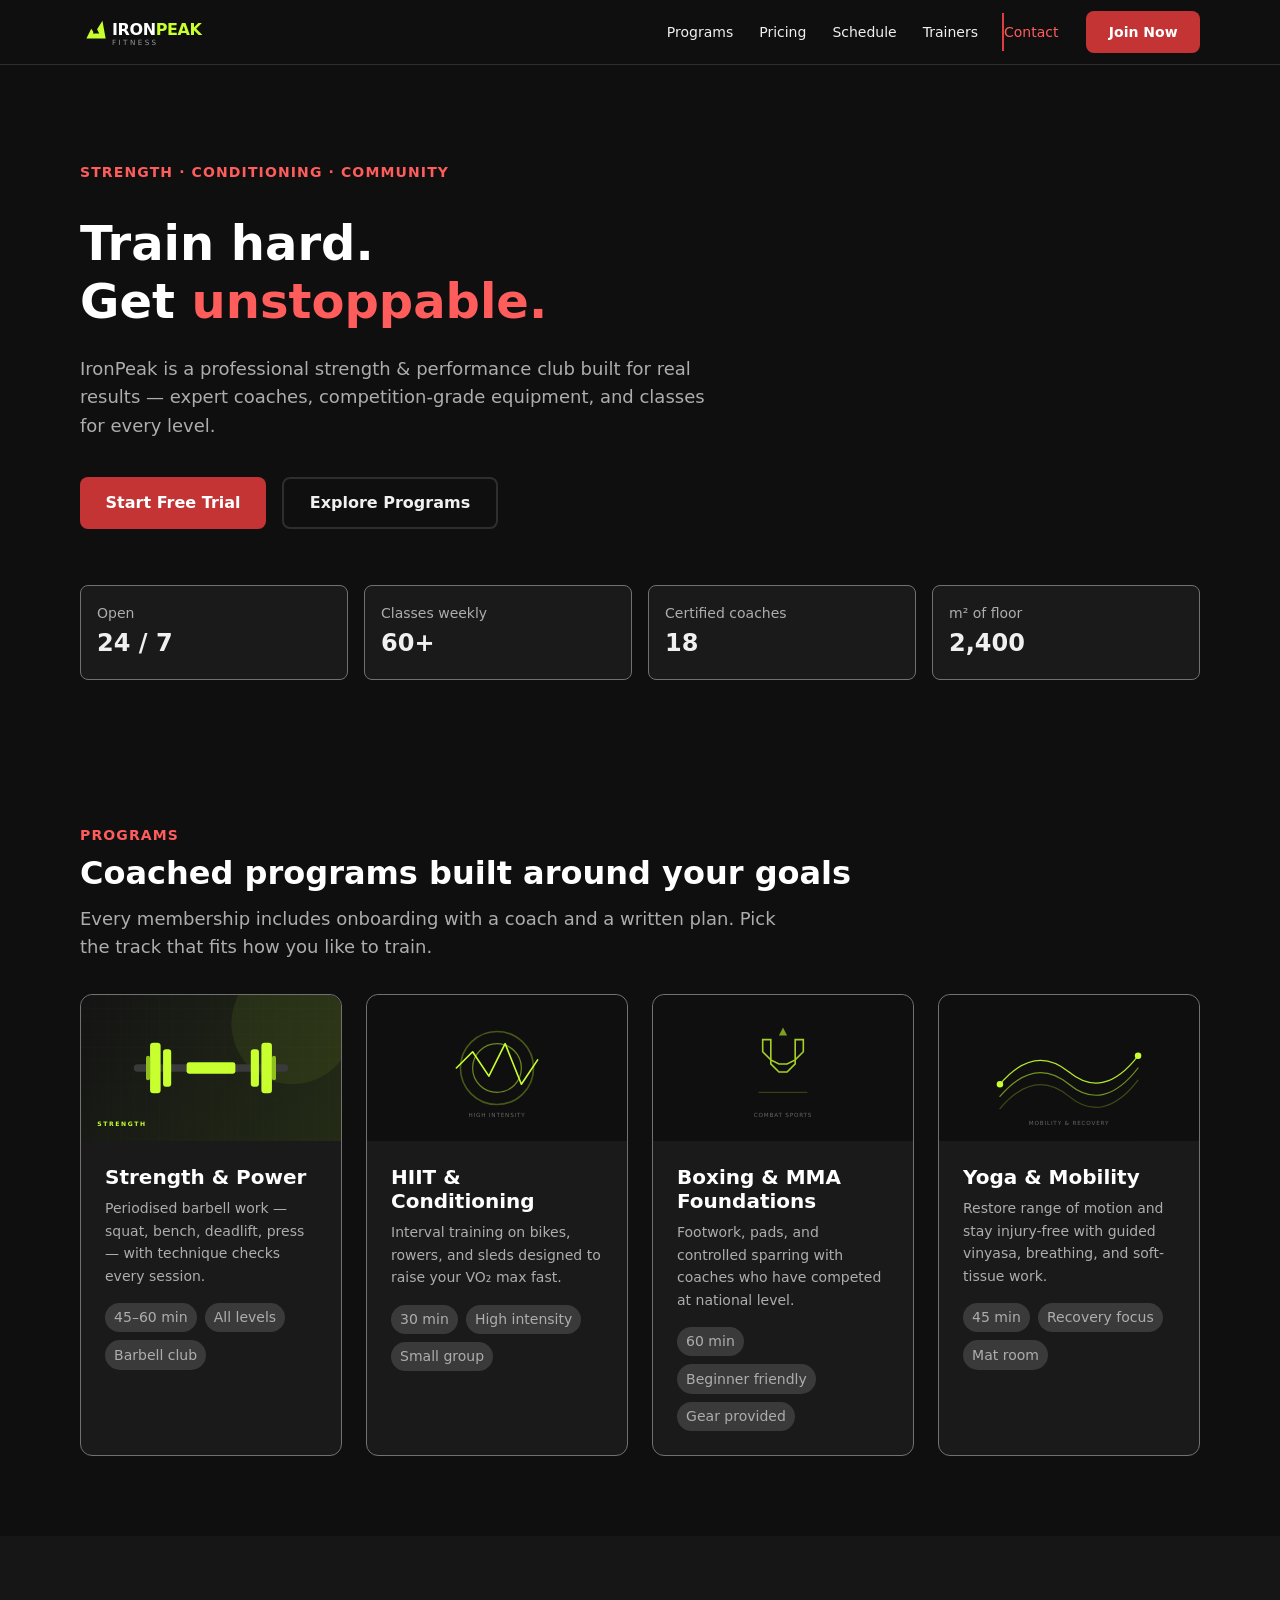
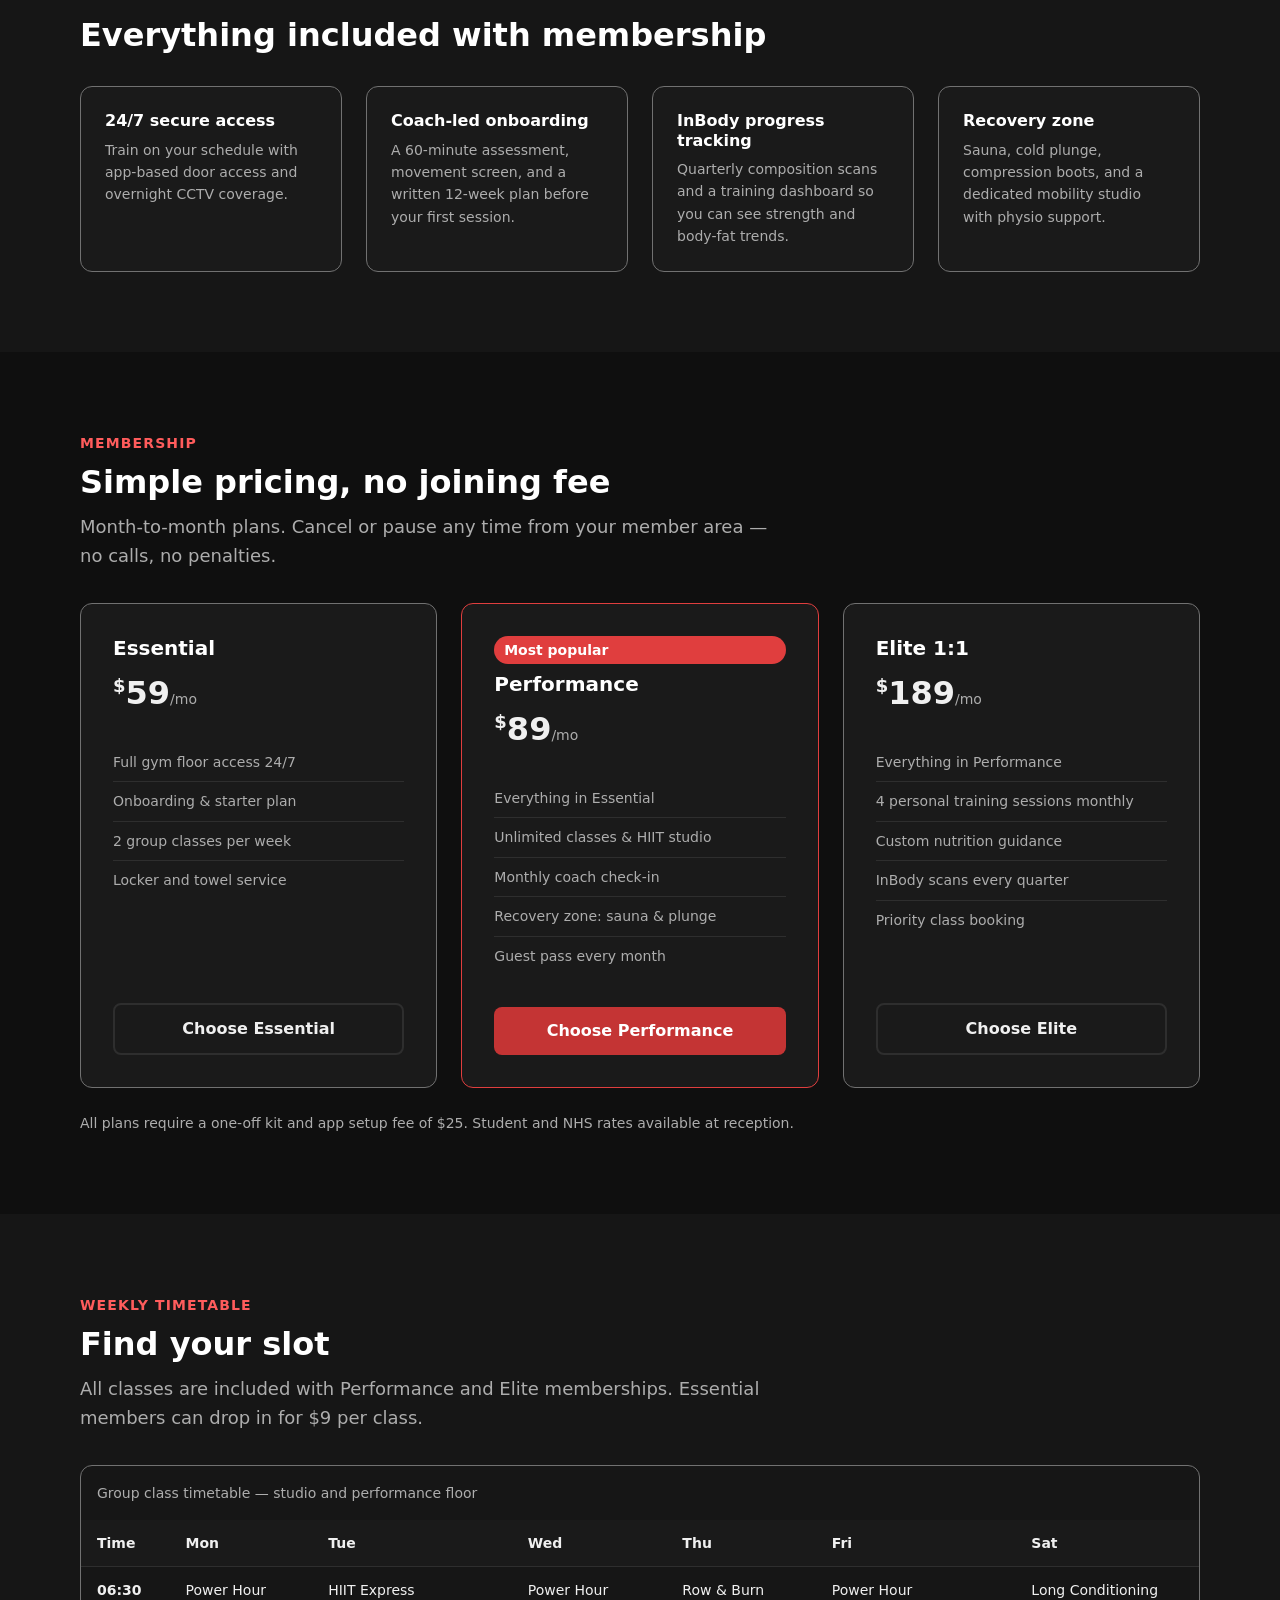
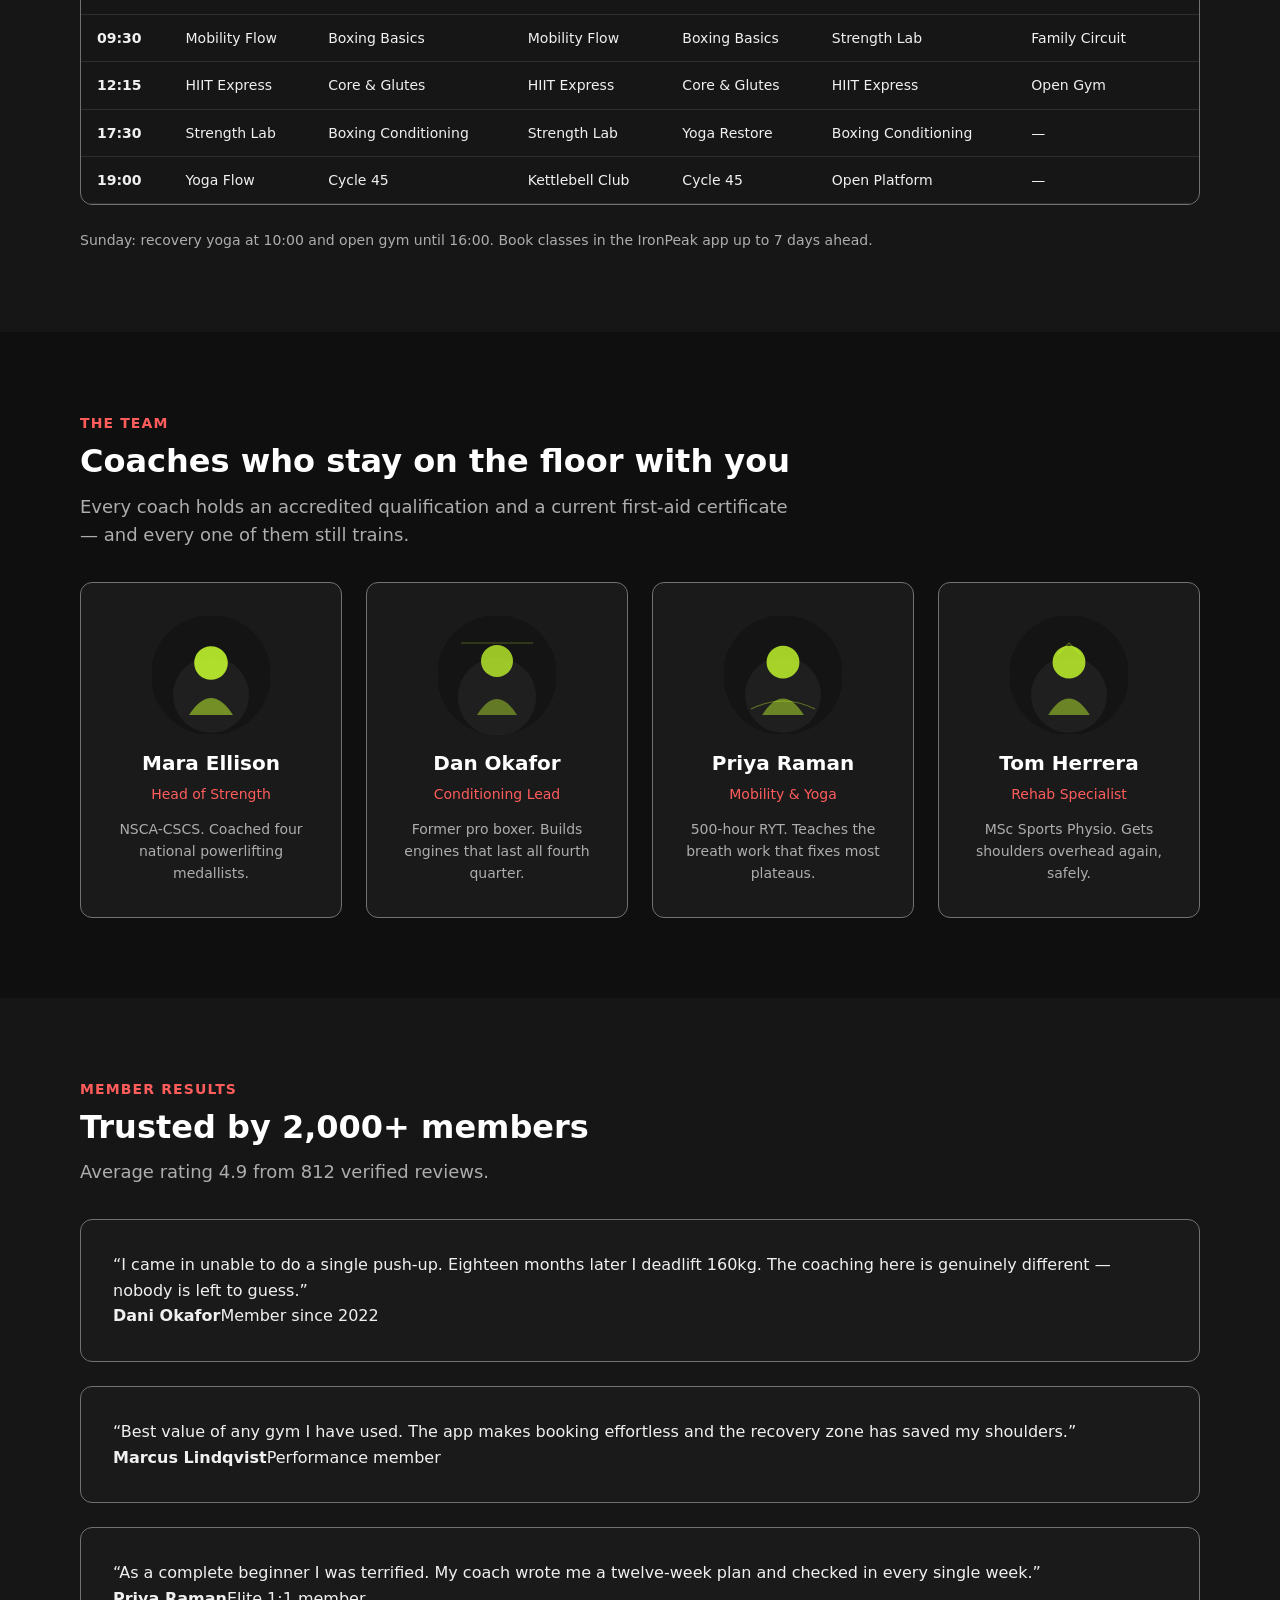
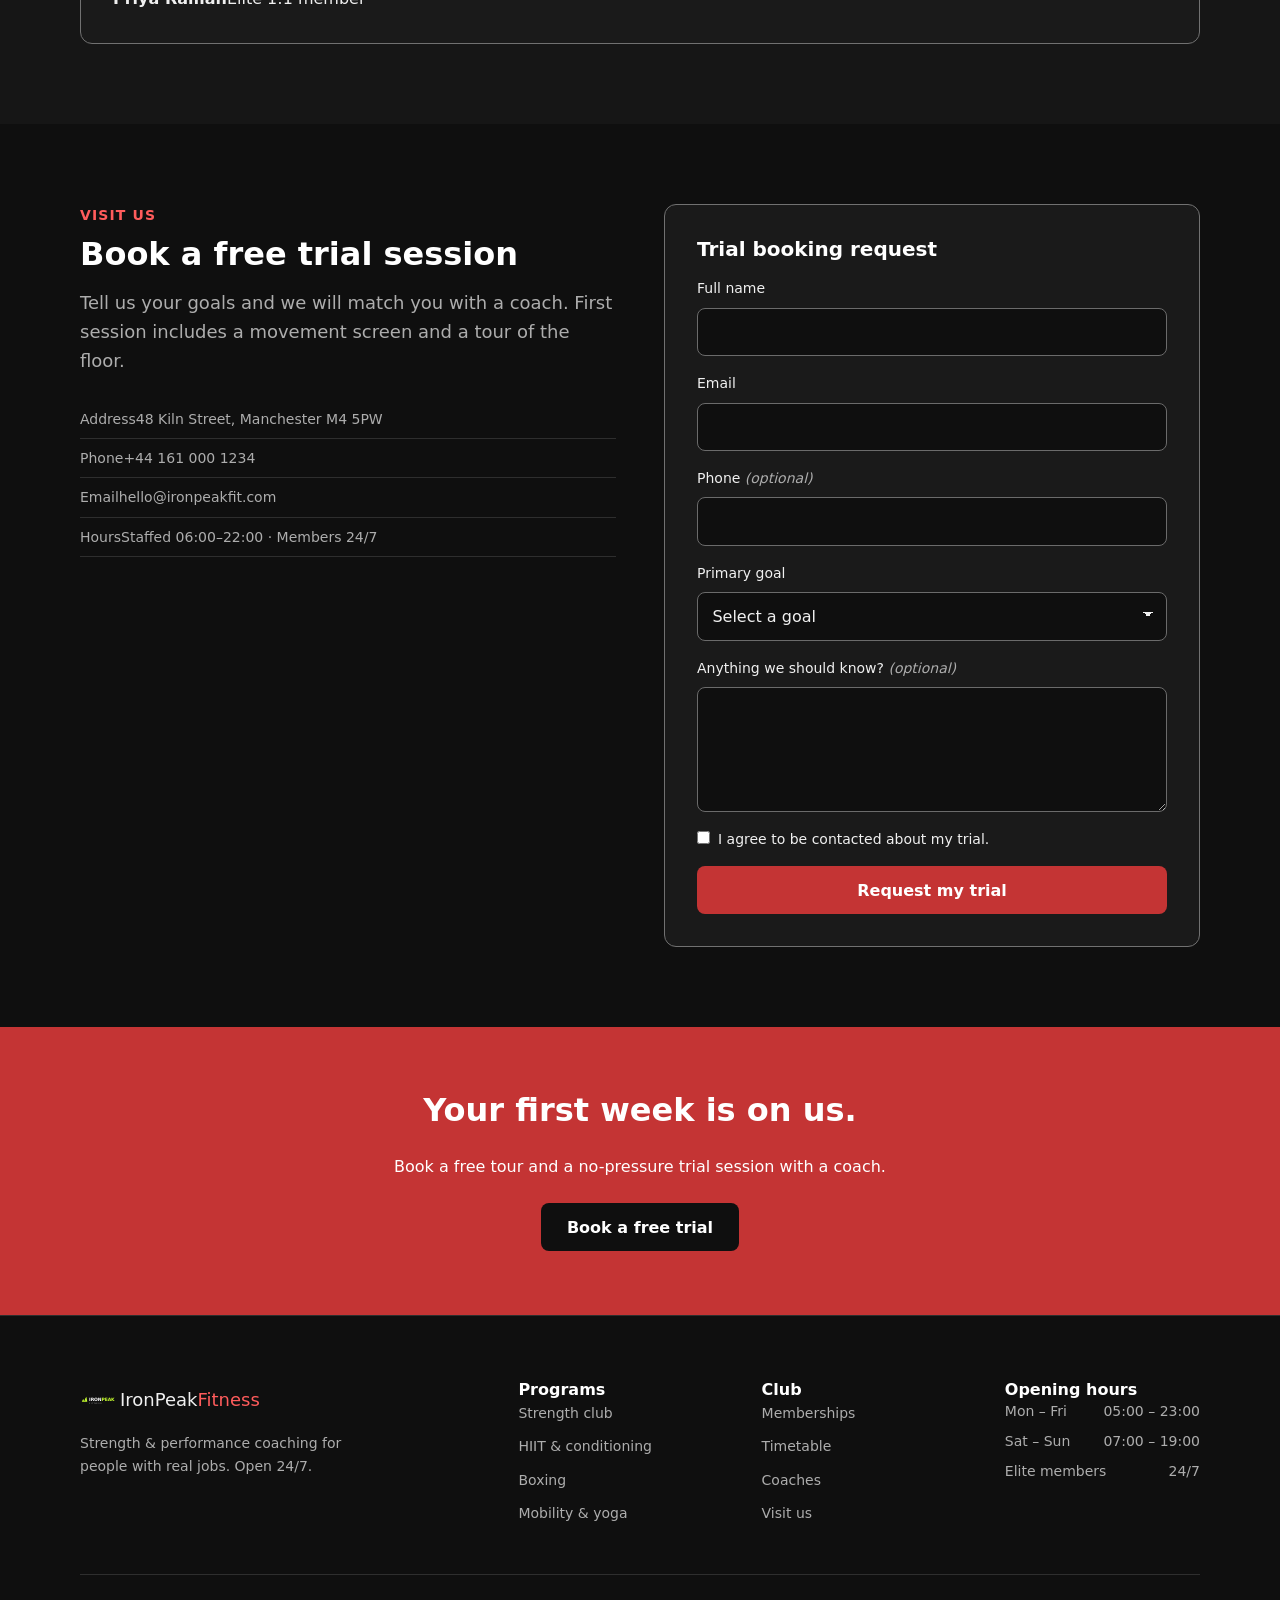
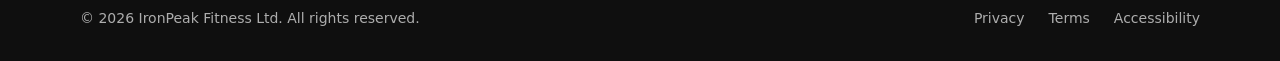
==== index.html @ f35c8102 "Add IronPeak Fitness website Professional responsive gym landing page with programs, pricing, schedu" ====
<!DOCTYPE html>
<html lang="en">
<head>
  <meta charset="UTF-8">
  <meta name="viewport" content="width=device-width, initial-scale=1.0">
  <title>IronPeak Fitness — Strength &amp; Performance Club</title>
  <meta name="description" content="IronPeak Fitness is a professional strength and performance gym offering coached strength training, HIIT, yoga, boxing, and 24/7 access. Book a free trial today.">
  <meta property="og:title" content="IronPeak Fitness — Strength &amp; Performance Club">
  <meta property="og:description" content="Coached training, world-class equipment, and a community that pushes you further. Free 3-day trial.">
  <meta property="og:type" content="website">
  <link rel="icon" type="image/svg+xml" href="assets/img/logo-mark.svg">
  <link rel="preconnect" href="https://fonts.googleapis.com">
  <link rel="stylesheet" href="styles.css">
</head>
<body>
  <a class="skip-link" href="#main">Skip to main content</a>

  <header class="site-header" id="top">
    <div class="container header-inner">
      <a class="brand" href="#top" aria-label="IronPeak Fitness home">
        <img src="assets/img/logo.svg" alt="IronPeak Fitness" width="176" height="40" class="brand-img">
      </a>

      <nav class="main-nav" id="main-nav" aria-label="Primary">
        <ul class="nav-list">
          <li><a href="#programs">Programs</a></li>
          <li><a href="#pricing">Pricing</a></li>
          <li><a href="#schedule">Schedule</a></li>
          <li><a href="#trainers">Trainers</a></li>
          <li><a href="#contact">Contact</a></li>
        </ul>
        <a class="btn btn-primary nav-cta" href="#pricing">Join Now</a>
      </nav>

      <button class="nav-toggle" type="button" aria-expanded="false" aria-controls="main-nav" aria-label="Open menu">
        <span class="nav-toggle-bar"></span>
        <span class="nav-toggle-bar"></span>
        <span class="nav-toggle-bar"></span>
      </button>
    </div>
  </header>

  <main id="main">
    <!-- ============ HERO ============ -->
    <section class="hero" aria-labelledby="hero-heading">
      <div class="container hero-inner">
        <p class="eyebrow">Strength · Conditioning · Community</p>
        <h1 id="hero-heading">Train hard.<br>Get <span class="accent">unstoppable.</span></h1>
        <p class="hero-lede">
          IronPeak is a professional strength &amp; performance club built for real results —
          expert coaches, competition-grade equipment, and classes for every level.
        </p>
        <div class="hero-actions">
          <a class="btn btn-primary" href="#contact">Start Free Trial</a>
          <a class="btn btn-ghost" href="#programs">Explore Programs</a>
        </div>
        <dl class="hero-stats" aria-label="Club highlights">
          <div>
            <dt>Open</dt>
            <dd>24 / 7</dd>
          </div>
          <div>
            <dt>Classes weekly</dt>
            <dd>60+</dd>
          </div>
          <div>
            <dt>Certified coaches</dt>
            <dd>18</dd>
          </div>
          <div>
            <dt>m² of floor</dt>
            <dd>2,400</dd>
          </div>
        </dl>
      </div>
    </section>
    <section id="programs" class="section" aria-labelledby="programs-title">
      <div class="container">
        <p class="eyebrow">Programs</p>
        <h2 id="programs-title">Coached programs built around your goals</h2>
        <p class="section-lead">Every membership includes onboarding with a coach and a written plan. Pick the track that fits how you like to train.</p>

        <div class="grid grid-programs">
          <article class="card program-card">
            <img class="program-thumb" src="assets/img/program-strength.svg" alt="" width="640" height="360" loading="lazy">
            <div class="card-body">
              <h3>Strength &amp; Power</h3>
              <p>Periodised barbell work — squat, bench, deadlift, press — with technique checks every session.</p>
              <ul class="tag-list">
                <li>45–60 min</li>
                <li>All levels</li>
                <li>Barbell club</li>
              </ul>
            </div>
          </article>

          <article class="card program-card">
            <img class="program-thumb" src="assets/img/program-hiit.svg" alt="" width="640" height="360" loading="lazy">
            <div class="card-body">
              <h3>HIIT &amp; Conditioning</h3>
              <p>Interval training on bikes, rowers, and sleds designed to raise your VO₂ max fast.</p>
              <ul class="tag-list">
                <li>30 min</li>
                <li>High intensity</li>
                <li>Small group</li>
              </ul>
            </div>
          </article>

          <article class="card program-card">
            <img class="program-thumb" src="assets/img/program-boxing.svg" alt="" width="640" height="360" loading="lazy">
            <div class="card-body">
              <h3>Boxing &amp; MMA Foundations</h3>
              <p>Footwork, pads, and controlled sparring with coaches who have competed at national level.</p>
              <ul class="tag-list">
                <li>60 min</li>
                <li>Beginner friendly</li>
                <li>Gear provided</li>
              </ul>
            </div>
          </article>

          <article class="card program-card">
            <img class="program-thumb" src="assets/img/program-mobility.svg" alt="" width="640" height="360" loading="lazy">
            <div class="card-body">
              <h3>Yoga &amp; Mobility</h3>
              <p>Restore range of motion and stay injury-free with guided vinyasa, breathing, and soft-tissue work.</p>
              <ul class="tag-list">
                <li>45 min</li>
                <li>Recovery focus</li>
                <li>Mat room</li>
              </ul>
            </div>
          </article>
        </div>
      </div>
    </section>

    <section class="section section-alt" aria-labelledby="features-title">
      <div class="container">
        <h2 id="features-title">Everything included with membership</h2>
        <ul class="feature-grid">
          <li class="feature">
            <h3>24/7 secure access</h3>
            <p>Train on your schedule with app-based door access and overnight CCTV coverage.</p>
          </li>
          <li class="feature">
            <h3>Coach-led onboarding</h3>
            <p>A 60-minute assessment, movement screen, and a written 12-week plan before your first session.</p>
          </li>
          <li class="feature">
            <h3>InBody progress tracking</h3>
            <p>Quarterly composition scans and a training dashboard so you can see strength and body-fat trends.</p>
          </li>
          <li class="feature">
            <h3>Recovery zone</h3>
            <p>Sauna, cold plunge, compression boots, and a dedicated mobility studio with physio support.</p>
          </li>
        </ul>
      </div>
    </section>

    <section id="pricing" class="section" aria-labelledby="pricing-title">
      <div class="container">
        <p class="eyebrow">Membership</p>
        <h2 id="pricing-title">Simple pricing, no joining fee</h2>
        <p class="section-lead">Month-to-month plans. Cancel or pause any time from your member area — no calls, no penalties.</p>

        <div class="grid grid-pricing">
          <article class="card price-card">
            <h3>Essential</h3>
            <p class="price"><span class="currency">$</span>59<span class="period">/mo</span></p>
            <ul class="plan-features">
              <li>Full gym floor access 24/7</li>
              <li>Onboarding &amp; starter plan</li>
              <li>2 group classes per week</li>
              <li>Locker and towel service</li>
            </ul>
            <a class="btn btn-ghost" href="#contact">Choose Essential</a>
          </article>

          <article class="card price-card featured" aria-label="Performance plan, most popular">
            <p class="badge">Most popular</p>
            <h3>Performance</h3>
            <p class="price"><span class="currency">$</span>89<span class="period">/mo</span></p>
            <ul class="plan-features">
              <li>Everything in Essential</li>
              <li>Unlimited classes &amp; HIIT studio</li>
              <li>Monthly coach check-in</li>
              <li>Recovery zone: sauna &amp; plunge</li>
              <li>Guest pass every month</li>
            </ul>
            <a class="btn btn-primary" href="#contact">Choose Performance</a>
          </article>

          <article class="card price-card">
            <h3>Elite 1:1</h3>
            <p class="price"><span class="currency">$</span>189<span class="period">/mo</span></p>
            <ul class="plan-features">
              <li>Everything in Performance</li>
              <li>4 personal training sessions monthly</li>
              <li>Custom nutrition guidance</li>
              <li>InBody scans every quarter</li>
              <li>Priority class booking</li>
            </ul>
            <a class="btn btn-ghost" href="#contact">Choose Elite</a>
          </article>
        </div>
        <p class="fine-print">All plans require a one-off kit and app setup fee of $25. Student and NHS rates available at reception.</p>
      </div>
    </section>
    <section id="schedule" class="section section-alt" aria-labelledby="schedule-title">
      <div class="container">
        <p class="eyebrow">Weekly timetable</p>
        <h2 id="schedule-title">Find your slot</h2>
        <p class="section-lead">All classes are included with Performance and Elite memberships. Essential members can drop in for $9 per class.</p>
        <div class="table-wrap">
          <table class="schedule-table">
            <caption>Group class timetable — studio and performance floor</caption>
            <thead>
              <tr>
                <th scope="col">Time</th>
                <th scope="col">Mon</th>
                <th scope="col">Tue</th>
                <th scope="col">Wed</th>
                <th scope="col">Thu</th>
                <th scope="col">Fri</th>
                <th scope="col">Sat</th>
              </tr>
            </thead>
            <tbody>
              <tr>
                <th scope="row">06:30</th>
                <td>Power Hour</td>
                <td>HIIT Express</td>
                <td>Power Hour</td>
                <td>Row &amp; Burn</td>
                <td>Power Hour</td>
                <td>Long Conditioning</td>
              </tr>
              <tr>
                <th scope="row">09:30</th>
                <td>Mobility Flow</td>
                <td>Boxing Basics</td>
                <td>Mobility Flow</td>
                <td>Boxing Basics</td>
                <td>Strength Lab</td>
                <td>Family Circuit</td>
              </tr>
              <tr>
                <th scope="row">12:15</th>
                <td>HIIT Express</td>
                <td>Core &amp; Glutes</td>
                <td>HIIT Express</td>
                <td>Core &amp; Glutes</td>
                <td>HIIT Express</td>
                <td>Open Gym</td>
              </tr>
              <tr>
                <th scope="row">17:30</th>
                <td>Strength Lab</td>
                <td>Boxing Conditioning</td>
                <td>Strength Lab</td>
                <td>Yoga Restore</td>
                <td>Boxing Conditioning</td>
                <td>—</td>
              </tr>
              <tr>
                <th scope="row">19:00</th>
                <td>Yoga Flow</td>
                <td>Cycle 45</td>
                <td>Kettlebell Club</td>
                <td>Cycle 45</td>
                <td>Open Platform</td>
                <td>—</td>
              </tr>
            </tbody>
          </table>
        </div>
        <p class="fine-print">Sunday: recovery yoga at 10:00 and open gym until 16:00. Book classes in the IronPeak app up to 7 days ahead.</p>
      </div>
    </section>
    <section id="trainers" class="section" aria-labelledby="trainers-title">
      <div class="container">
        <header class="section-head">
          <p class="eyebrow">The team</p>
          <h2 id="trainers-title">Coaches who stay on the floor with you</h2>
          <p class="section-lead">Every coach holds an accredited qualification and a current first-aid certificate — and every one of them still trains.</p>
        </header>
        <div class="grid grid-4">
          <article class="card trainer-card">
            <img class="trainer-img" src="assets/img/trainer-strength.svg" alt="Illustrated portrait of Mara Ellison" width="300" height="300" loading="lazy">
            <h3>Mara Ellison</h3>
            <p class="role">Head of Strength</p>
            <p class="bio">NSCA-CSCS. Coached four national powerlifting medallists.</p>
          </article>
          <article class="card trainer-card">
            <img class="trainer-img" src="assets/img/trainer-conditioning.svg" alt="Illustrated portrait of Dan Okafor" width="300" height="300" loading="lazy">
            <h3>Dan Okafor</h3>
            <p class="role">Conditioning Lead</p>
            <p class="bio">Former pro boxer. Builds engines that last all fourth quarter.</p>
          </article>
          <article class="card trainer-card">
            <img class="trainer-img" src="assets/img/trainer-yoga.svg" alt="Illustrated portrait of Priya Raman" width="300" height="300" loading="lazy">
            <h3>Priya Raman</h3>
            <p class="role">Mobility &amp; Yoga</p>
            <p class="bio">500-hour RYT. Teaches the breath work that fixes most plateaus.</p>
          </article>
          <article class="card trainer-card">
            <img class="trainer-img" src="assets/img/trainer-rehab.svg" alt="Illustrated portrait of Tom Herrera" width="300" height="300" loading="lazy">
            <h3>Tom Herrera</h3>
            <p class="role">Rehab Specialist</p>
            <p class="bio">MSc Sports Physio. Gets shoulders overhead again, safely.</p>
          </article>
        </div>
      </div>
    </section>
    <!-- ============ TESTIMONIALS ============ -->
    <section id="testimonials" class="section section-alt" aria-labelledby="reviews-title">
      <div class="container">
        <header class="section-head">
          <p class="eyebrow">Member results</p>
          <h2 id="reviews-title">Trusted by 2,000+ members</h2>
          <p class="section-lead">Average rating 4.9 from 812 verified reviews.</p>
        </header>
        <div class="review-grid">
          <figure class="card review">
            <blockquote>&ldquo;I came in unable to do a single push-up. Eighteen months later I deadlift 160kg. The coaching here is genuinely different — nobody is left to guess.&rdquo;</blockquote>
            <figcaption><strong>Dani Okafor</strong><span>Member since 2022</span></figcaption>
          </figure>
          <figure class="card review">
            <blockquote>&ldquo;Best value of any gym I have used. The app makes booking effortless and the recovery zone has saved my shoulders.&rdquo;</blockquote>
            <figcaption><strong>Marcus Lindqvist</strong><span>Performance member</span></figcaption>
          </figure>
          <figure class="card review">
            <blockquote>&ldquo;As a complete beginner I was terrified. My coach wrote me a twelve-week plan and checked in every single week.&rdquo;</blockquote>
            <figcaption><strong>Priya Raman</strong><span>Elite 1:1 member</span></figcaption>
          </figure>
        </div>
      </div>
    </section>
    <!-- ============ CONTACT ============ -->
    <section id="contact" class="section" aria-labelledby="contact-title">
      <div class="container contact-grid">
        <div class="contact-intro">
          <p class="eyebrow">Visit us</p>
          <h2 id="contact-title">Book a free trial session</h2>
          <p class="section-lead">Tell us your goals and we will match you with a coach. First session includes a movement screen and a tour of the floor.</p>
          <ul class="contact-list">
            <li><span>Address</span>48 Kiln Street, Manchester M4 5PW</li>
            <li><span>Phone</span><a href="tel:+441610001234">+44 161 000 1234</a></li>
            <li><span>Email</span><a href="mailto:hello@ironpeakfit.com">hello@ironpeakfit.com</a></li>
            <li><span>Hours</span>Staffed 06:00&ndash;22:00 &middot; Members 24/7</li>
          </ul>
        </div>
        <form class="card contact-form" id="trial-form" action="#" method="post" novalidate>
          <h3>Trial booking request</h3>
          <div class="field">
            <label for="name">Full name</label>
            <input id="name" name="name" type="text" autocomplete="name" minlength="2" required aria-describedby="name-error">
            <p class="error" id="name-error" hidden>Please enter your name.</p>
          </div>
          <div class="field">
            <label for="email">Email</label>
            <input id="email" name="email" type="email" autocomplete="email" required aria-describedby="email-error">
            <p class="error" id="email-error" hidden>Please enter a valid email address.</p>
          </div>
          <div class="field">
            <label for="phone">Phone <span class="optional">(optional)</span></label>
            <input id="phone" name="phone" type="tel" autocomplete="tel" pattern="[0-9+()\- ]{7,16}" aria-describedby="phone-error">
            <p class="error" id="phone-error" hidden>Please enter a valid phone number.</p>
          </div>
          <div class="field">
            <label for="goal">Primary goal</label>
            <select id="goal" name="goal" required aria-describedby="goal-error">
              <option value="">Select a goal</option>
              <option>Build strength</option>
              <option>Lose fat</option>
              <option>General fitness</option>
              <option>Sport performance</option>
            </select>
            <p class="error" id="goal-error" hidden>Please choose a goal.</p>
          </div>
          <div class="field">
            <label for="message">Anything we should know? <span class="optional">(optional)</span></label>
            <textarea id="message" name="message" rows="4" maxlength="500"></textarea>
          </div>
          <div class="field checkbox-field">
            <input id="consent" name="consent" type="checkbox" required aria-describedby="consent-error">
            <label for="consent">I agree to be contacted about my trial.</label>
          </div>
          <p class="error" id="consent-error" hidden>Please tick the box so we can reply.</p>
          <button class="btn btn-primary" type="submit">Request my trial</button>
          <p class="form-status" id="form-status" role="status" aria-live="polite"></p>
        </form>
      </div>
    </section>

    <!-- ============ CTA BAND ============ -->
    <section class="cta-band" aria-labelledby="cta-title">
      <div class="container cta-inner">
        <h2 id="cta-title">Your first week is on us.</h2>
        <p>Book a free tour and a no-pressure trial session with a coach.</p>
        <a class="btn btn-primary" href="#contact">Book a free trial</a>
      </div>
    </section>
  </main>

  <!-- ============ FOOTER ============ -->
  <footer class="site-footer">
    <div class="container footer-grid">
      <div class="footer-brand">
        <a class="brand" href="#top">
          <img class="brand-mark" src="assets/img/logo.svg" alt="" width="40" height="40">
          <span class="brand-name">IronPeak<span class="brand-accent">Fitness</span></span>
        </a>
        <p>Strength &amp; performance coaching for people with real jobs. Open 24/7.</p>
      </div>
      <nav class="footer-col" aria-label="Programs">
        <h2 class="h6">Programs</h2>
        <ul>
          <li><a href="#programs">Strength club</a></li>
          <li><a href="#programs">HIIT &amp; conditioning</a></li>
          <li><a href="#programs">Boxing</a></li>
          <li><a href="#programs">Mobility &amp; yoga</a></li>
        </ul>
      </nav>
      <nav class="footer-col" aria-label="Club">
        <h2 class="h6">Club</h2>
        <ul>
          <li><a href="#pricing">Memberships</a></li>
          <li><a href="#schedule">Timetable</a></li>
          <li><a href="#trainers">Coaches</a></li>
          <li><a href="#contact">Visit us</a></li>
        </ul>
      </nav>
      <div class="footer-col">
        <h2 class="h6">Opening hours</h2>
        <ul class="hours">
          <li><span>Mon – Fri</span><span>05:00 – 23:00</span></li>
          <li><span>Sat – Sun</span><span>07:00 – 19:00</span></li>
          <li><span>Elite members</span><span>24/7</span></li>
        </ul>
      </div>
    </div>
    <div class="container footer-bottom">
      <p>© <span data-year>2025</span> IronPeak Fitness Ltd. All rights reserved.</p>
      <ul class="footer-legal">
        <li><a href="#">Privacy</a></li>
        <li><a href="#">Terms</a></li>
        <li><a href="#">Accessibility</a></li>
      </ul>
    </div>
  </footer>

  <script src="main.js" defer></script>
</body>
</html>
---- styles.css ----
/* =============================================
   IronPeak Fitness – main stylesheet
   Mobile-first · CSS variables · Grid & Flex
   ============================================= */

/* ---------- design tokens ---------- */
:root {
  /* brand palette */
  --c-primary: #e03e3e;
  /* brighter/darker variants chosen for WCAG AA contrast in their context */
  --c-primary-text: #ff5c5c;   /* small accent text on dark surfaces (>= 5.9:1) */
  --c-primary-deep: #c43434;   /* button fill behind white label (5.4:1) */
  --c-primary-deeper: #a82c2c;
  --c-error: #ff6b6b;          /* validation messages on dark surfaces (>= 6:1) */
  --c-dark: #0f0f0f;
  --c-dark-mid: #1a1a1a;
  --c-dark-soft: #272727;
  --c-dark-muted: #3a3a3a;
  --c-text: #f0f0f0;
  --c-text-muted: #adadad;
  --c-light: #ffffff;
  --c-bg: #0f0f0f;
  --c-bg-alt: #161616;
  --c-heading: #ffffff;
  --c-border: #2e2e2e;
  --c-border-card: #717171;    /* card edges: >= 3:1 against --c-dark-mid */
  --c-border-strong: #6b6b6b;

  /* typography */
  --ff-body: 'Inter', system-ui, -apple-system, 'Segoe UI', Roboto, sans-serif;
  --ff-heading: 'Inter', system-ui, sans-serif;
  --fs-sm: 0.875rem;
  --fs-base: 1rem;
  --fs-lg: 1.125rem;
  --fs-xl: 1.25rem;
  --fs-2xl: 1.5rem;
  --fs-3xl: 2rem;
  --fs-4xl: clamp(2.25rem, 5vw, 3rem);
  --fw-normal: 400;
  --fw-medium: 500;
  --fw-bold: 700;

  /* spacing */
  --sp-xs: 0.5rem;
  --sp-sm: 0.75rem;
  --sp-md: 1rem;
  --sp-lg: 1.5rem;
  --sp-xl: 2rem;
  --sp-2xl: 3rem;
  --sp-3xl: 4rem;
  --sp-4xl: 6rem;
  --section-py: clamp(3rem, 8vw, 5rem);

  /* layout */
  --max-w: 1120px;
  --radius: 8px;
  --radius-lg: 12px;
  --transition: 220ms ease;
}

/* ---------- reset ---------- */
*,
*::before,
*::after {
  box-sizing: border-box;
  margin: 0;
  padding: 0;
}

html {
  scroll-behavior: smooth;
  -webkit-text-size-adjust: 100%;
}

body {
  font-family: var(--ff-body);
  font-size: var(--fs-base);
  line-height: 1.6;
  color: var(--c-text);
  background: var(--c-bg);
  -webkit-font-smoothing: antialiased;
}

img,
svg {
  display: block;
  max-width: 100%;
  height: auto;
}

ul,
ol {
  list-style: none;
}

a {
  color: inherit;
  text-decoration: none;
}

button {
  font: inherit;
  cursor: pointer;
  border: none;
  background: none;
  color: inherit;
}

table {
  border-collapse: collapse;
  width: 100%;
}

/* ---------- skip link ---------- */
.skip-link {
  position: absolute;
  top: -100%;
  left: var(--sp-md);
  background: var(--c-primary);
  color: var(--c-light);
  padding: var(--sp-xs) var(--sp-md);
  border-radius: var(--radius);
  z-index: 1000;
  font-weight: var(--fw-bold);
}

.skip-link:focus {
  top: var(--sp-md);
}

/* ---------- focus states (accessible) ---------- */
:focus-visible {
  outline: 3px solid var(--c-primary);
  outline-offset: 2px;
  border-radius: 2px;
}

/* ---------- layout ---------- */
.container {
  width: min(100% - 2 * var(--sp-lg), var(--max-w));
  margin-inline: auto;
}

.section {
  padding-block: var(--section-py);
}

.section-alt {
  background: var(--c-bg-alt);
}

/* ---------- typography ---------- */
h1, h2, h3, h4, h5, h6 {
  font-family: var(--ff-heading);
  color: var(--c-heading);
  font-weight: var(--fw-bold);
  line-height: 1.2;
}

h2 {
  font-size: var(--fs-3xl);
}

h3 {
  font-size: var(--fs-xl);
}

.eyebrow {
  display: block;
  font-size: var(--fs-sm);
  font-weight: var(--fw-bold);
  text-transform: uppercase;
  letter-spacing: 0.08em;
  color: var(--c-primary-text);
  margin-bottom: var(--sp-xs);
}

.section-lead {
  color: var(--c-text-muted);
  font-size: var(--fs-lg);
  margin-top: var(--sp-sm);
  max-width: 62ch;
}

/* header block used by the trainers and testimonials sections */
.section-head {
  margin-bottom: var(--sp-xl);
}

.section-head h2 {
  margin-top: var(--sp-xs);
}

.fine-print {
  font-size: var(--fs-sm);
  color: var(--c-text-muted);
  margin-top: var(--sp-lg);
}

.h6 {
  font-size: var(--fs-base);
  font-weight: var(--fw-bold);
}

/* ---------- buttons ---------- */
.btn {
  display: inline-flex;
  align-items: center;
  justify-content: center;
  gap: var(--sp-xs);
  padding: 0.7em 1.6em;
  border-radius: var(--radius);
  font-weight: var(--fw-bold);
  font-size: var(--fs-base);
  transition: background var(--transition), color var(--transition), transform var(--transition);
  white-space: nowrap;
}

.btn-primary {
  background: var(--c-primary-deep);
  color: var(--c-light);
}

.btn-primary:hover {
  background: var(--c-primary-deeper);
}

.btn-ghost {
  border: 2px solid var(--c-border);
  color: var(--c-text);
}

.btn-ghost:hover {
  border-color: var(--c-text);
  background: var(--c-dark-soft);
}

/* ---------- tags ---------- */
.tag-list {
  display: flex;
  flex-wrap: wrap;
  gap: var(--sp-xs);
  margin-top: var(--sp-md);
}

.tag-list li {
  font-size: var(--fs-sm);
  background: var(--c-dark-muted);
  color: var(--c-text-muted);
  padding: 0.25em 0.65em;
  border-radius: 999px;
}

/* ---------- badge ---------- */
.badge {
  display: inline-block;
  font-size: var(--fs-sm);
  font-weight: var(--fw-bold);
  background: var(--c-primary);
  color: var(--c-light);
  padding: 0.2em 0.7em;
  border-radius: 999px;
  margin-bottom: var(--sp-xs);
}

/* =============================================
   HEADER & NAVIGATION
   ============================================= */
.site-header {
  position: sticky;
  top: 0;
  z-index: 100;
  background: var(--c-dark);
  border-bottom: 1px solid var(--c-border);
  transition: box-shadow var(--transition);
}

.site-header.is-scrolled {
  box-shadow: 0 10px 24px rgba(0, 0, 0, 0.45);
}

.header-inner {
  display: flex;
  align-items: center;
  justify-content: space-between;
  gap: var(--sp-md);
  height: 64px;
}

.brand {
  display: flex;
  align-items: center;
  flex-shrink: 0;
}

.brand-img {
  height: 32px;
  width: auto;
}

/* footer brand lockup reuses .brand with a larger mark */
.brand-mark {
  height: 40px;
  width: 40px;
}

.brand-name {
  font-size: var(--fs-lg);
  color: var(--c-text);
}

.brand-accent {
  color: var(--c-primary-text);
}

/* Mobile nav drawer (desktop override lives in the 900px media query) */
.main-nav {
  display: none;
  position: absolute;
  top: 100%;
  left: 0;
  right: 0;
  flex-direction: column;
  align-items: stretch;
  gap: var(--sp-md);
  padding-block: var(--sp-sm) var(--sp-lg);
  background: var(--c-dark);
  border-bottom: 1px solid var(--c-border);
  box-shadow: 0 18px 32px rgba(0, 0, 0, 0.5);
}

.main-nav.is-open {
  display: flex;
}

.nav-list {
  display: flex;
  flex-direction: column;
  gap: 0;
}

.nav-list a {
  display: block;
  padding: var(--sp-sm) var(--sp-lg);
  font-size: var(--fs-base);
  font-weight: var(--fw-medium);
  border-left: 2px solid transparent;
  transition: color var(--transition), border-color var(--transition);
}

.nav-list a:hover {
  color: var(--c-primary-text);
}

.nav-list a.is-active {
  color: var(--c-primary-text);
  border-left-color: var(--c-primary);
}

.nav-cta {
  margin-left: 0;
  width: calc(100% - 2 * var(--sp-lg));
  font-size: var(--fs-sm);
  text-align: center;
}

/* Mobile toggle */
.nav-toggle {
  display: flex;
  flex-direction: column;
  gap: 5px;
  padding: var(--sp-xs);
}

.nav-toggle-bar {
  display: block;
  width: 24px;
  height: 2px;
  background: var(--c-text);
  border-radius: 2px;
  transition: transform var(--transition), opacity var(--transition);
}

/* open state */
.nav-toggle[aria-expanded="true"] .nav-toggle-bar:nth-child(1) {
  transform: translateY(7px) rotate(45deg);
}

.nav-toggle[aria-expanded="true"] .nav-toggle-bar:nth-child(2) {
  opacity: 0;
}

.nav-toggle[aria-expanded="true"] .nav-toggle-bar:nth-child(3) {
  transform: translateY(-7px) rotate(-45deg);
}

/* =============================================
   HERO
   ============================================= */
.hero {
  padding-block: var(--sp-3xl) var(--sp-2xl);
}

.hero-inner {
  display: flex;
  flex-direction: column;
  gap: var(--sp-lg);
}

.hero h1 {
  font-size: var(--fs-4xl);
  max-width: 18ch;
}

.hero .accent {
  color: var(--c-primary-text);
}

.hero-lede {
  color: var(--c-text-muted);
  font-size: var(--fs-lg);
  max-width: 55ch;
}

.hero-actions {
  display: flex;
  flex-wrap: wrap;
  gap: var(--sp-md);
  margin-top: var(--sp-sm);
}

.hero-stats {
  display: grid;
  grid-template-columns: repeat(2, 1fr);
  gap: var(--sp-md);
  margin-top: var(--sp-xl);
}

.hero-stats > div {
  padding: var(--sp-md);
  background: var(--c-dark-mid);
  border: 1px solid var(--c-border-card);
  border-radius: var(--radius);
}

.hero-stats dt {
  font-size: var(--fs-sm);
  color: var(--c-text-muted);
}

.hero-stats dd {
  font-size: var(--fs-2xl);
  font-weight: var(--fw-bold);
}

/* =============================================
   PROGRAMS
   ============================================= */
.grid-programs {
  display: grid;
  gap: var(--sp-lg);
  margin-top: var(--sp-xl);
}

.program-thumb {
  width: 100%;
  aspect-ratio: 16 / 9;
  object-fit: cover;
  border-radius: var(--radius-lg) var(--radius-lg) 0 0;
}

.card {
  background: var(--c-dark-mid);
  border: 1px solid var(--c-border-card);
  border-radius: var(--radius-lg);
  overflow: hidden;
}

.program-card {
  transition: transform var(--transition), border-color var(--transition);
}

.program-card:hover,
.program-card:focus-within {
  transform: translateY(-4px);
  border-color: var(--c-primary-text);
}

.card-body {
  padding: var(--sp-lg);
}

.card-body h3 {
  margin-bottom: var(--sp-xs);
}

.card-body p {
  color: var(--c-text-muted);
  font-size: var(--fs-sm);
}

/* =============================================
   FEATURES GRID
   ============================================= */
.feature-grid {
  display: grid;
  gap: var(--sp-lg);
  margin-top: var(--sp-xl);
}

.feature {
  padding: var(--sp-lg);
  background: var(--c-dark-mid);
  border: 1px solid var(--c-border-card);
  border-radius: var(--radius-lg);
}

.feature h3 {
  font-size: var(--fs-base);
  margin-bottom: var(--sp-xs);
}

.feature p {
  color: var(--c-text-muted);
  font-size: var(--fs-sm);
}

/* =============================================
   PRICING
   ============================================= */
.grid-pricing {
  display: grid;
  gap: var(--sp-lg);
  margin-top: var(--sp-xl);
}

.price-card {
  display: flex;
  flex-direction: column;
  padding: var(--sp-xl);
  background: var(--c-dark-mid);
  border: 1px solid var(--c-border-card);
  border-radius: var(--radius-lg);
}

.price-card.featured {
  border-color: var(--c-primary);
  position: relative;
}

.price-card h3 {
  margin-bottom: var(--sp-xs);
}

.price {
  font-size: var(--fs-3xl);
  font-weight: var(--fw-bold);
  margin-bottom: var(--sp-lg);
}

.currency {
  font-size: var(--fs-lg);
  vertical-align: super;
}

.period {
  font-size: var(--fs-sm);
  font-weight: var(--fw-normal);
  color: var(--c-text-muted);
}

.plan-features {
  flex: 1;
  margin-bottom: var(--sp-xl);
}

.plan-features li {
  padding: var(--sp-xs) 0;
  font-size: var(--fs-sm);
  color: var(--c-text-muted);
  border-bottom: 1px solid var(--c-border);
}

.plan-features li:last-child {
  border-bottom: none;
}

.optional {
  color: var(--c-text-muted);
  font-size: var(--fs-sm);
  font-style: italic;
}

/* =============================================
   SCHEDULE TABLE
   ============================================= */
.table-wrap {
  overflow-x: auto;
  margin-top: var(--sp-xl);
  border: 1px solid var(--c-border-card);
  border-radius: var(--radius-lg);
}

.schedule-table {
  min-width: 720px;
}

.schedule-table caption {
  text-align: left;
  padding: var(--sp-md);
  font-size: var(--fs-sm);
  color: var(--c-text-muted);
}

.schedule-table th,
.schedule-table td {
  padding: var(--sp-sm) var(--sp-md);
  text-align: left;
  font-size: var(--fs-sm);
  border-bottom: 1px solid var(--c-border);
}

.schedule-table thead th {
  background: var(--c-dark-mid);
  font-weight: var(--fw-bold);
  position: sticky;
  top: 0;
}

.schedule-table tbody tr:hover {
  background: var(--c-dark-soft);
}

/* =============================================
   TRAINERS
   ============================================= */
.trainer-card {
  text-align: center;
  padding: var(--sp-xl) var(--sp-lg);
  background: var(--c-dark-mid);
  border: 1px solid var(--c-border-card);
  border-radius: var(--radius-lg);
}

.trainer-img {
  width: 120px;
  height: 120px;
  border-radius: 50%;
  margin: 0 auto var(--sp-md);
  object-fit: cover;
}

.trainer-card h3 {
  margin-bottom: var(--sp-xs);
}

.trainer-card .role {
  font-size: var(--fs-sm);
  color: var(--c-primary-text);
  font-weight: var(--fw-medium);
}

.trainer-card .bio {
  font-size: var(--fs-sm);
  color: var(--c-text-muted);
  margin-top: var(--sp-sm);
}

/* =============================================
   TESTIMONIALS
   ============================================= */
.review-grid {
  display: grid;
  gap: var(--sp-lg);
  margin-top: var(--sp-xl);
}

.review {
  padding: var(--sp-xl);
  background: var(--c-dark-mid);
  border: 1px solid var(--c-border-card);
  border-radius: var(--radius-lg);
}

.review p {
  font-size: var(--fs-sm);
  color: var(--c-text-muted);
  font-style: italic;
  margin-top: var(--sp-xs);
}

/* =============================================
   CONTACT
   ============================================= */
.contact-grid {
  display: grid;
  gap: var(--sp-2xl);
}

.contact-intro h2 {
  margin-bottom: var(--sp-md);
}

.contact-list {
  margin-top: var(--sp-lg);
}

.contact-list li {
  padding: var(--sp-xs) 0;
  font-size: var(--fs-sm);
  color: var(--c-text-muted);
  border-bottom: 1px solid var(--c-border);
}

.contact-form {
  padding: var(--sp-xl);
  background: var(--c-dark-mid);
  border: 1px solid var(--c-border-card);
  border-radius: var(--radius-lg);
  display: flex;
  flex-direction: column;
  gap: var(--sp-md);
}

.field {
  display: flex;
  flex-direction: column;
  gap: var(--sp-xs);
}

.field label {
  font-size: var(--fs-sm);
  font-weight: var(--fw-medium);
}

.field input,
.field select,
.field textarea {
  width: 100%;
  padding: 0.65em 0.9em;
  font: inherit;
  font-size: var(--fs-base);
  color: var(--c-text);
  background: var(--c-dark);
  border: 1px solid var(--c-border-strong);
  border-radius: var(--radius);
  transition: border-color var(--transition);
}

.field select {
  appearance: none;
  background-image: linear-gradient(45deg, transparent 50%, var(--c-text) 50%),
    linear-gradient(135deg, var(--c-text) 50%, transparent 50%);
  background-position: calc(100% - 18px) 1.15em, calc(100% - 13px) 1.15em;
  background-size: 5px 5px, 5px 5px;
  background-repeat: no-repeat;
  padding-right: 2.4em;
}

.field option {
  color: var(--c-text);
  background: var(--c-dark);
}

.field input:focus,
.field select:focus,
.field textarea:focus {
  border-color: var(--c-primary);
  outline: none;
  box-shadow: 0 0 0 3px rgba(224, 62, 62, 0.25);
}

.field textarea {
  min-height: 120px;
  resize: vertical;
}

.checkbox-field {
  flex-direction: row;
  align-items: flex-start;
  gap: var(--sp-xs);
}

.checkbox-field input {
  width: auto;
  margin-top: 3px;
}

.error {
  font-size: var(--fs-sm);
  color: var(--c-error);
}

.field input[aria-invalid="true"],
.field select[aria-invalid="true"],
.field textarea[aria-invalid="true"] {
  border-color: var(--c-error);
}

.form-status {
  font-size: var(--fs-sm);
  margin-top: var(--sp-sm);
  padding: var(--sp-sm) var(--sp-md);
  border-radius: var(--radius);
  border: 1px solid transparent;
}

.form-status:empty {
  display: none;
}

.form-status.is-success {
  color: var(--c-text);
  background: var(--c-success-bg, rgba(46, 160, 67, 0.16));
  border-color: var(--c-success-border, rgba(46, 160, 67, 0.5));
}

.form-status.is-error {
  color: var(--c-error);
  background: rgba(255, 107, 107, 0.12);
  border-color: rgba(255, 107, 107, 0.4);
}

.btn[aria-disabled="true"] {
  opacity: 0.6;
  pointer-events: none;
}

/* =============================================
   CTA BAND
   ============================================= */
.cta-band {
  padding-block: var(--sp-3xl);
  background: var(--c-primary-deep);
  color: var(--c-light);
  text-align: center;
}

.cta-inner {
  max-width: 600px;
  margin-inline: auto;
  display: flex;
  flex-direction: column;
  align-items: center;
  gap: var(--sp-lg);
}

.cta-band h2 {
  color: var(--c-light);
}

.cta-band .btn-primary {
  background: var(--c-dark);
  color: var(--c-light);
}

.cta-band .btn-primary:hover {
  background: var(--c-dark-soft);
}

.cta-band .btn-ghost {
  border-color: rgba(255, 255, 255, 0.5);
  color: var(--c-light);
}

.cta-band .btn-ghost:hover {
  border-color: var(--c-light);
  background: rgba(255, 255, 255, 0.1);
}

/* =============================================
   FOOTER
   ============================================= */
.site-footer {
  padding-block: var(--sp-3xl) var(--sp-xl);
  border-top: 1px solid var(--c-border);
}

.footer-grid {
  display: grid;
  gap: var(--sp-2xl);
}

.footer-brand p {
  font-size: var(--fs-sm);
  color: var(--c-text-muted);
  margin-top: var(--sp-sm);
  max-width: 30ch;
}

.footer-col h4 {
  font-size: var(--fs-sm);
  font-weight: var(--fw-bold);
  text-transform: uppercase;
  letter-spacing: 0.06em;
  margin-bottom: var(--sp-md);
  color: var(--c-text);
}

.footer-col ul {
  display: flex;
  flex-direction: column;
  gap: var(--sp-xs);
}

.footer-col a {
  font-size: var(--fs-sm);
  color: var(--c-text-muted);
  transition: color var(--transition);
}

.footer-col a:hover {
  color: var(--c-primary);
}

.hours {
  display: flex;
  flex-direction: column;
  gap: var(--sp-xs);
}

.hours li {
  display: flex;
  justify-content: space-between;
  font-size: var(--fs-sm);
  color: var(--c-text-muted);
}

.footer-bottom {
  display: flex;
  flex-wrap: wrap;
  justify-content: space-between;
  align-items: center;
  gap: var(--sp-md);
  margin-top: var(--sp-2xl);
  padding-top: var(--sp-xl);
  border-top: 1px solid var(--c-border);
  font-size: var(--fs-sm);
  color: var(--c-text-muted);
}

.footer-legal {
  display: flex;
  gap: var(--sp-lg);
}

.footer-legal a {
  color: var(--c-text-muted);
  transition: color var(--transition);
}

.footer-legal a:hover {
  color: var(--c-primary);
}

/* =============================================
   GRID UTILITY
   ============================================= */
.grid {
  display: grid;
  gap: var(--sp-lg);
}

.grid-4 {
  grid-template-columns: 1fr;
}

/* =============================================
   MEDIA QUERIES – tablet
   ============================================= */
@media (min-width: 640px) {
  .hero-stats {
    grid-template-columns: repeat(4, 1fr);
  }

  .grid-programs {
    grid-template-columns: repeat(2, 1fr);
  }

  .grid-pricing {
    grid-template-columns: repeat(2, 1fr);
  }

  .grid-4 {
    grid-template-columns: repeat(2, 1fr);
  }

  .feature-grid {
    grid-template-columns: repeat(2, 1fr);
  }

  .contact-grid {
    grid-template-columns: 1fr 1fr;
  }

  .footer-grid {
    grid-template-columns: repeat(2, 1fr);
  }
}

/* =============================================
   MEDIA QUERIES – desktop
   ============================================= */
@media (min-width: 900px) {
  /* show desktop nav */
  .main-nav {
    position: static;
    display: flex;
    flex-direction: row;
    align-items: center;
    gap: var(--sp-sm);
    padding: 0;
    background: transparent;
    border: 0;
    box-shadow: none;
  }

  .nav-list {
    flex-direction: row;
    gap: var(--sp-lg);
  }

  .nav-list a {
    padding: var(--sp-xs) 0;
    font-size: var(--fs-sm);
  }

  .nav-cta {
    width: auto;
    margin-left: var(--sp-md);
  }

  .nav-toggle {
    display: none;
  }

  .hero {
    padding-block: var(--sp-4xl) var(--sp-3xl);
  }

  .grid-programs {
    grid-template-columns: repeat(4, 1fr);
  }

  .grid-pricing {
    grid-template-columns: repeat(3, 1fr);
  }

  .grid-4 {
    grid-template-columns: repeat(4, 1fr);
  }

  .feature-grid {
    grid-template-columns: repeat(4, 1fr);
  }

  .footer-grid {
    grid-template-columns: 2fr 1fr 1fr 1fr;
  }
}

/* =============================================
   REDUCED MOTION
   ============================================= */
@media (prefers-reduced-motion: reduce) {
  *,
  *::before,
  *::after {
    animation-duration: 0.01ms !important;
    animation-iteration-count: 1 !important;
    transition-duration: 0.01ms !important;
    scroll-behavior: auto !important;
  }
}
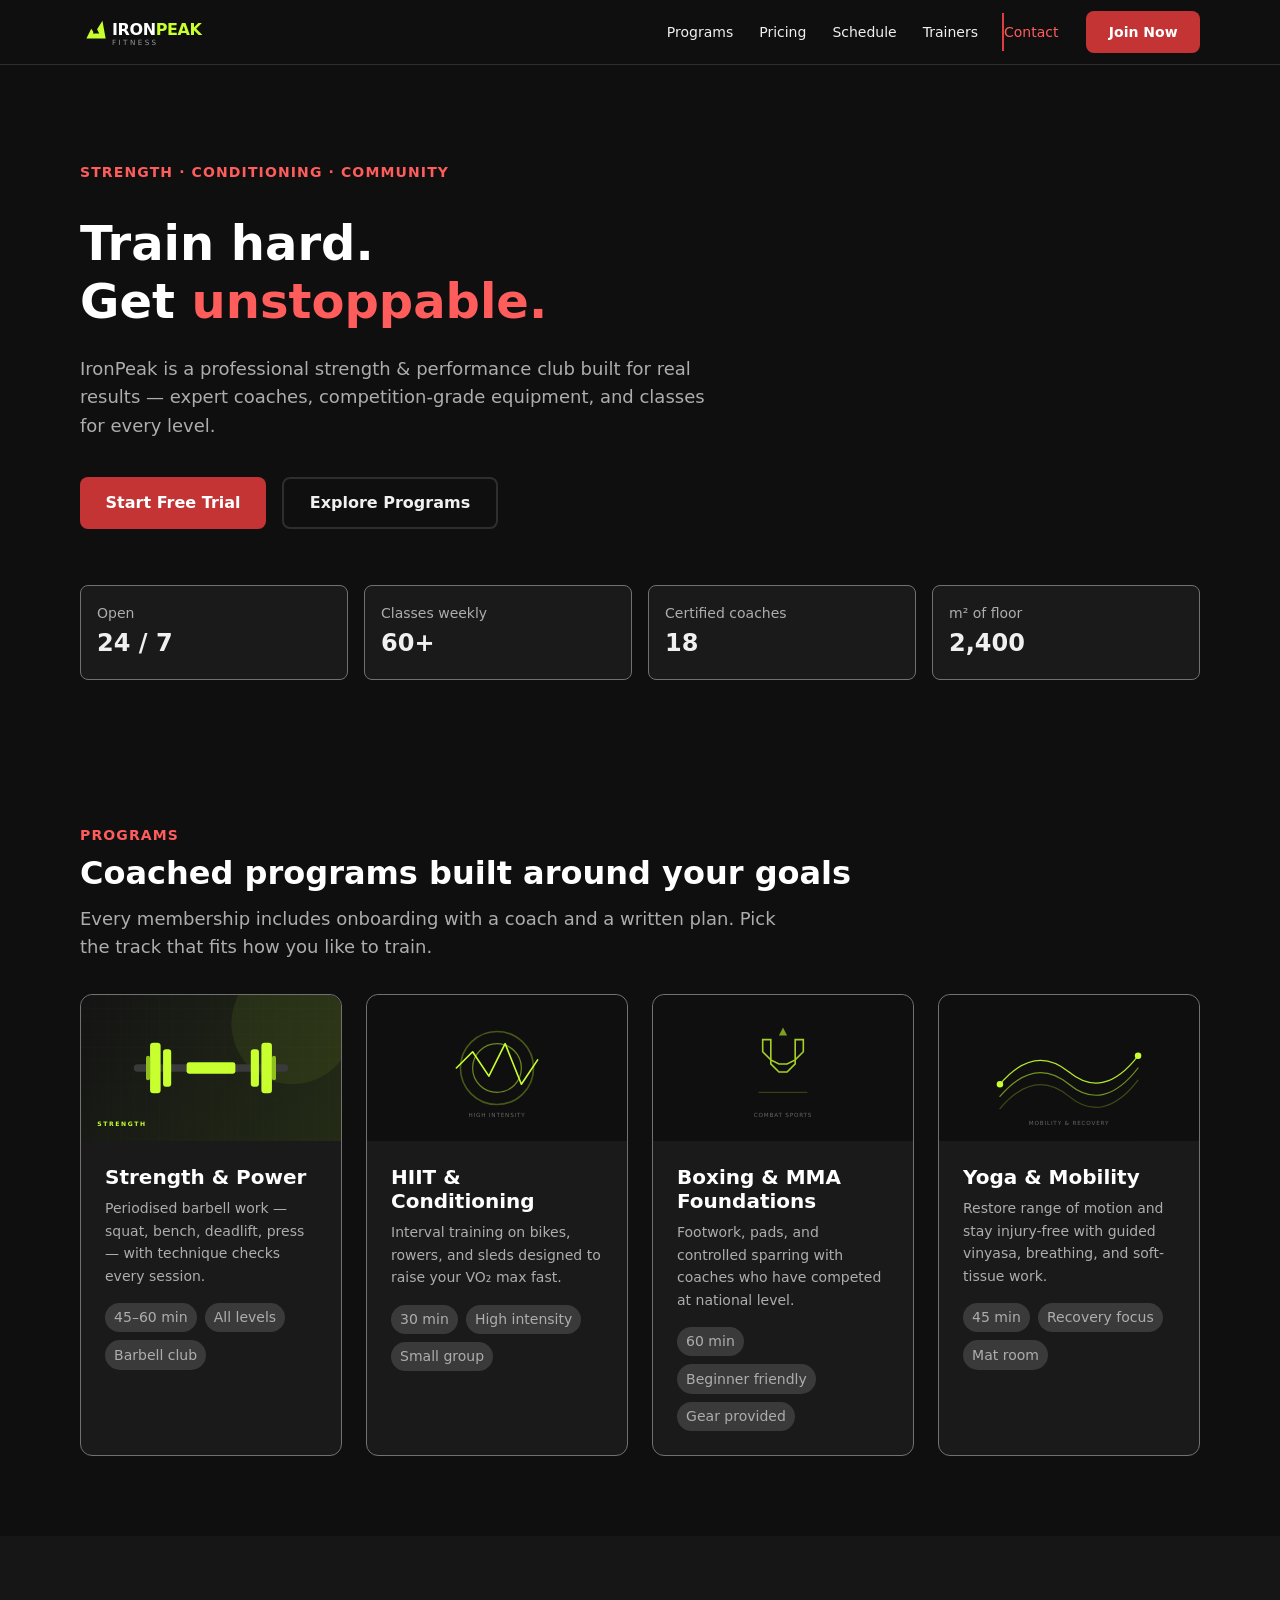
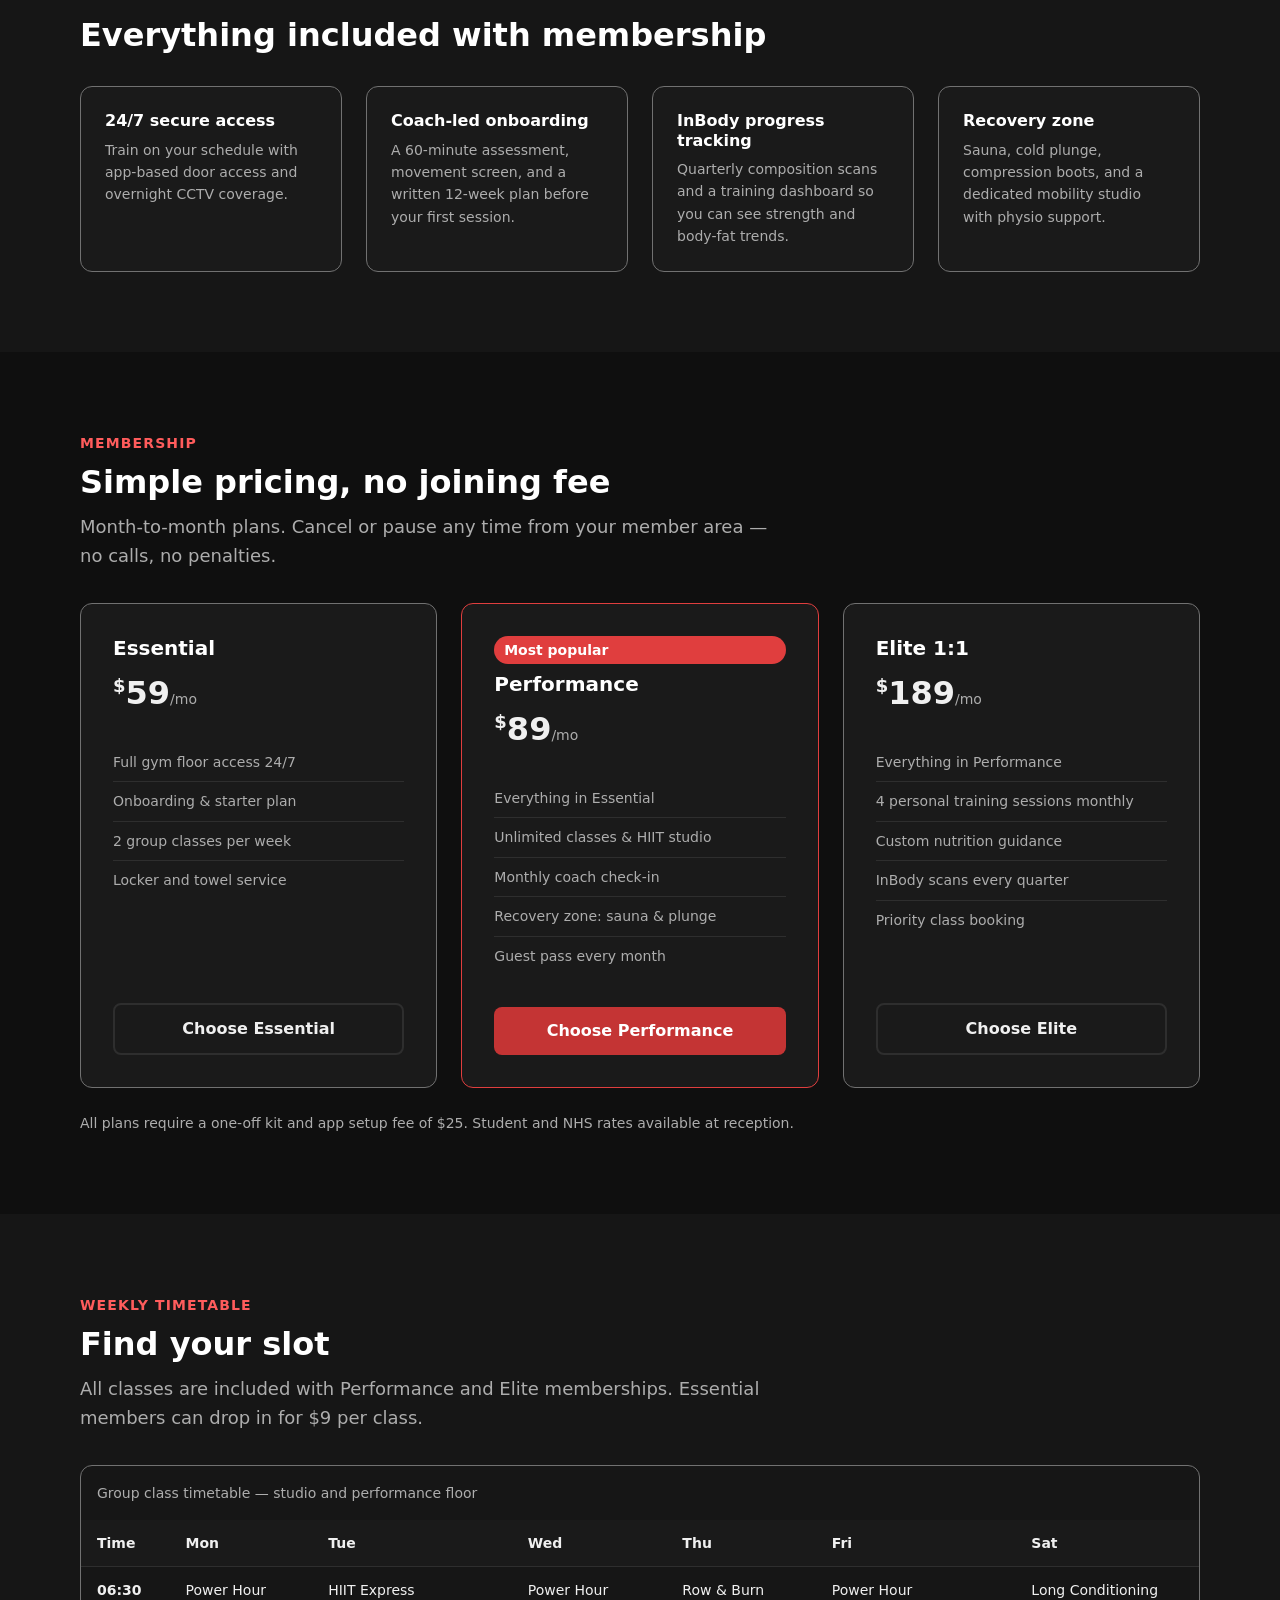
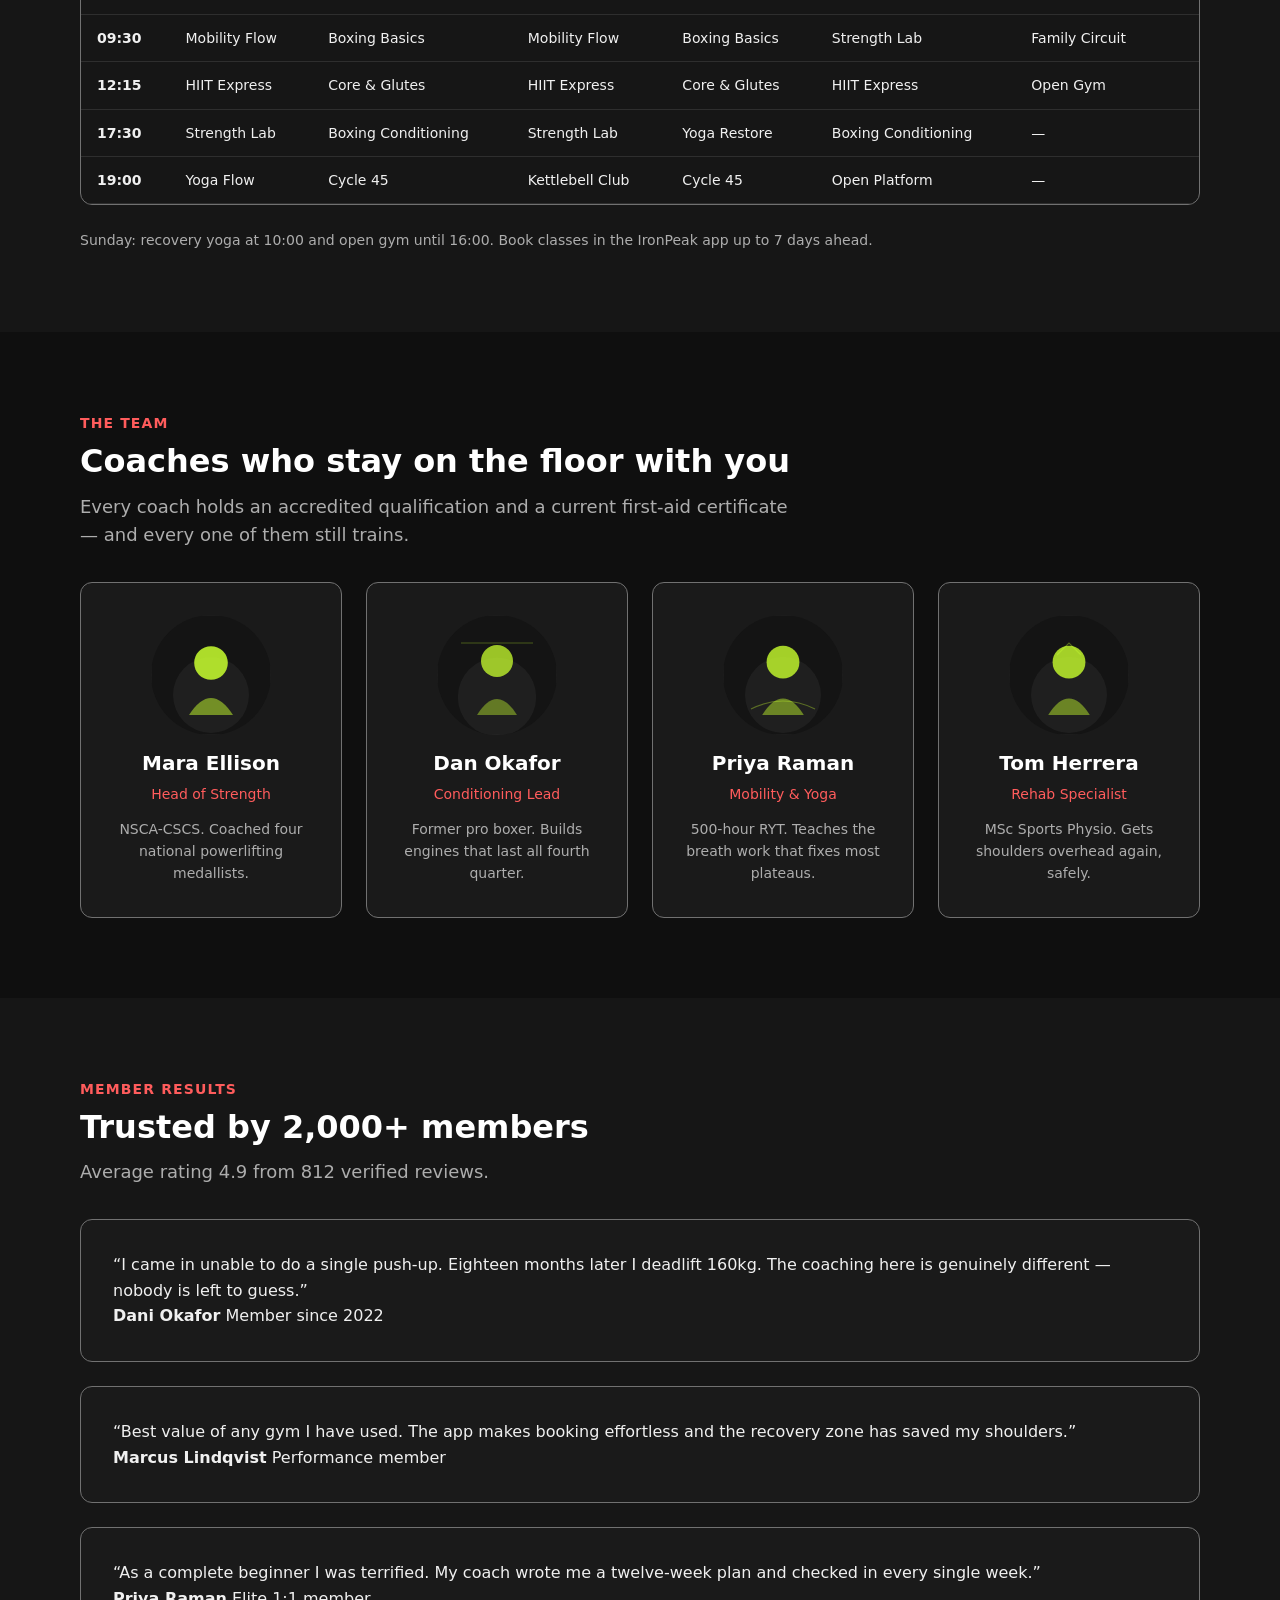
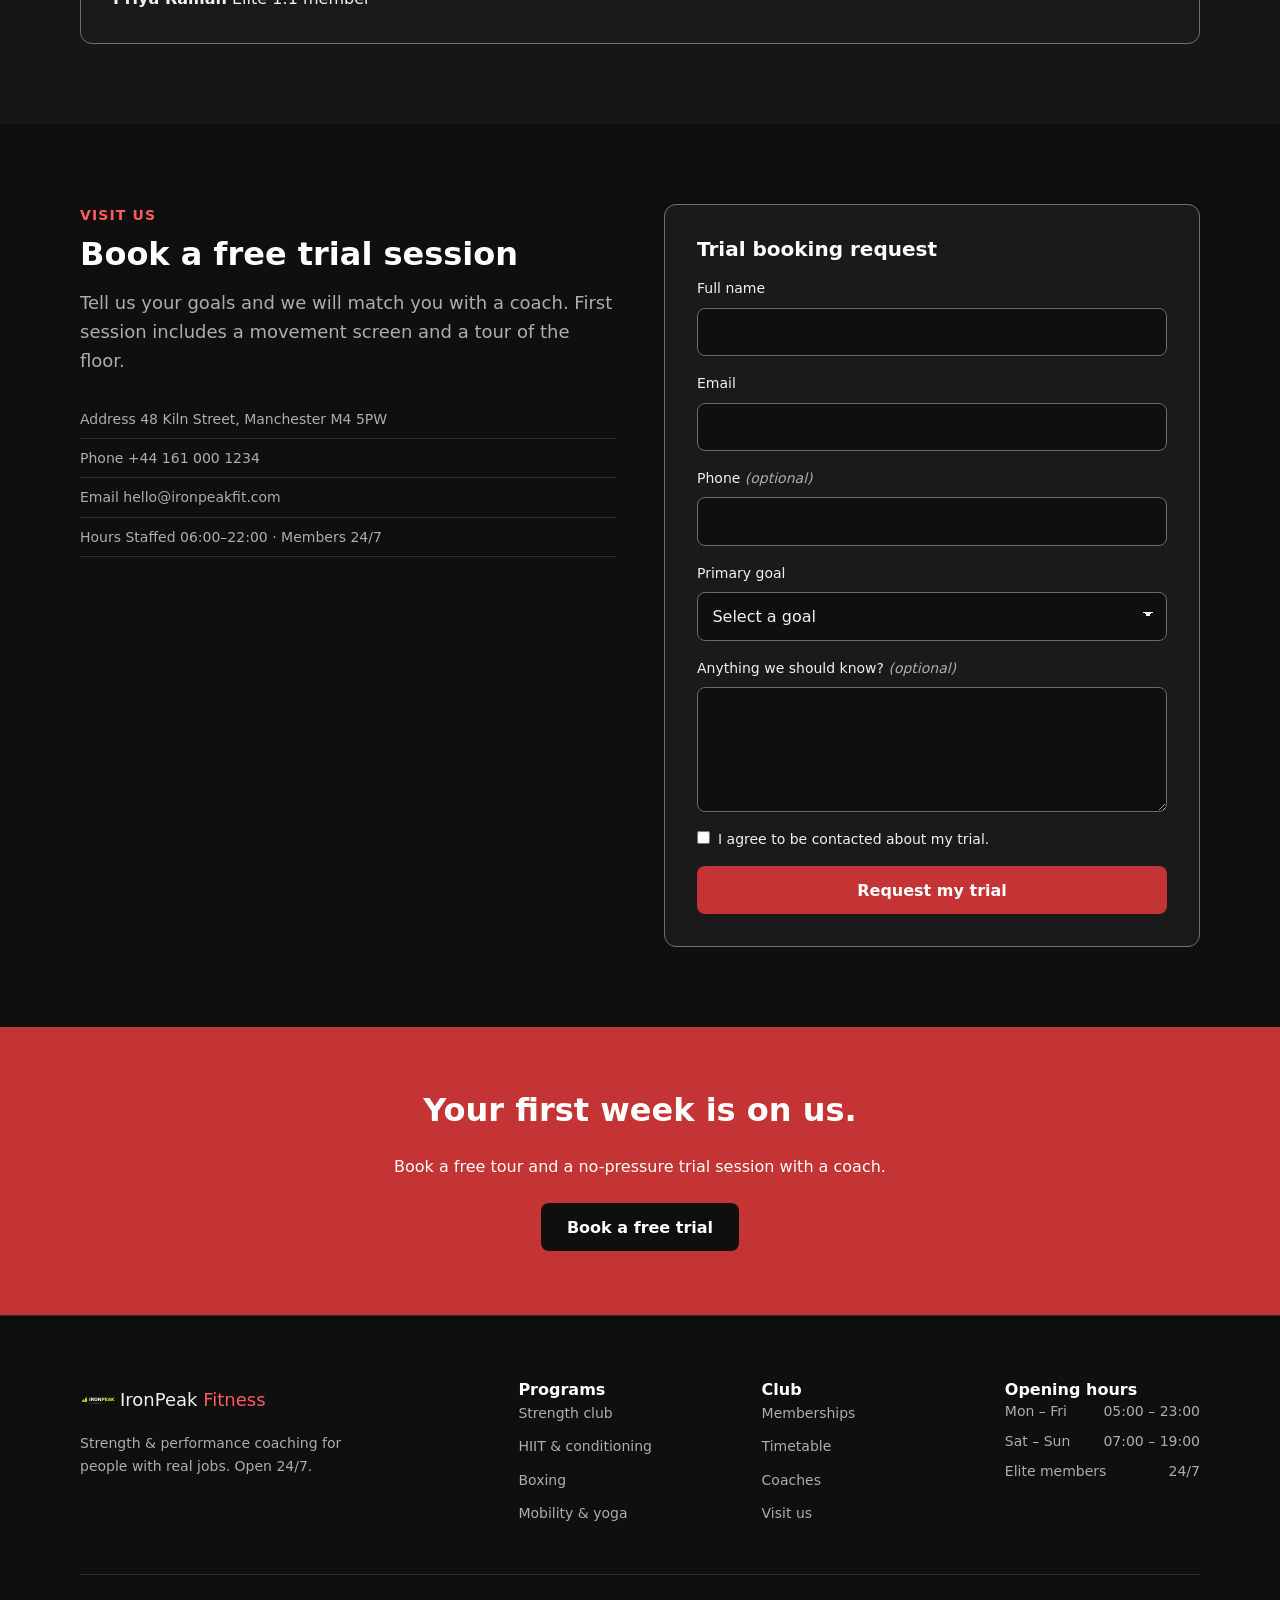
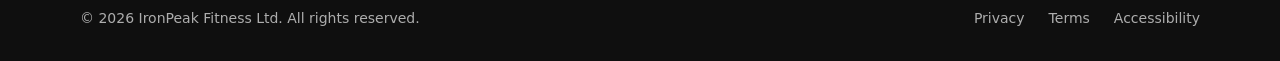
==== commit 0cb52dbf: "Fix missing spacing and punctuation in visible text - Separate testimonial names from member-since l" ====
--- a/index.html
+++ b/index.html
@@ -32,7 +32,7 @@
         <a class="btn btn-primary nav-cta" href="#pricing">Join Now</a>
       </nav>
 
-      <button class="nav-toggle" type="button" aria-expanded="false" aria-controls="main-nav" aria-label="Open menu">
+      <button id="nav-toggle" class="nav-toggle" type="button" aria-expanded="false" aria-controls="main-nav" aria-label="Open menu">
         <span class="nav-toggle-bar"></span>
         <span class="nav-toggle-bar"></span>
         <span class="nav-toggle-bar"></span>
@@ -326,15 +326,15 @@
         <div class="review-grid">
           <figure class="card review">
             <blockquote>&ldquo;I came in unable to do a single push-up. Eighteen months later I deadlift 160kg. The coaching here is genuinely different — nobody is left to guess.&rdquo;</blockquote>
-            <figcaption><strong>Dani Okafor</strong><span>Member since 2022</span></figcaption>
+            <figcaption><strong>Dani Okafor</strong> <span>Member since 2022</span></figcaption>
           </figure>
           <figure class="card review">
             <blockquote>&ldquo;Best value of any gym I have used. The app makes booking effortless and the recovery zone has saved my shoulders.&rdquo;</blockquote>
-            <figcaption><strong>Marcus Lindqvist</strong><span>Performance member</span></figcaption>
+            <figcaption><strong>Marcus Lindqvist</strong> <span>Performance member</span></figcaption>
           </figure>
           <figure class="card review">
             <blockquote>&ldquo;As a complete beginner I was terrified. My coach wrote me a twelve-week plan and checked in every single week.&rdquo;</blockquote>
-            <figcaption><strong>Priya Raman</strong><span>Elite 1:1 member</span></figcaption>
+            <figcaption><strong>Priya Raman</strong> <span>Elite 1:1 member</span></figcaption>
           </figure>
         </div>
       </div>
@@ -347,10 +347,10 @@
           <h2 id="contact-title">Book a free trial session</h2>
           <p class="section-lead">Tell us your goals and we will match you with a coach. First session includes a movement screen and a tour of the floor.</p>
           <ul class="contact-list">
-            <li><span>Address</span>48 Kiln Street, Manchester M4 5PW</li>
-            <li><span>Phone</span><a href="tel:+441610001234">+44 161 000 1234</a></li>
-            <li><span>Email</span><a href="mailto:hello@ironpeakfit.com">hello@ironpeakfit.com</a></li>
-            <li><span>Hours</span>Staffed 06:00&ndash;22:00 &middot; Members 24/7</li>
+            <li><span>Address</span> 48 Kiln Street, Manchester M4 5PW</li>
+            <li><span>Phone</span> <a href="tel:+441610001234">+44 161 000 1234</a></li>
+            <li><span>Email</span> <a href="mailto:hello@ironpeakfit.com">hello@ironpeakfit.com</a></li>
+            <li><span>Hours</span> Staffed 06:00&ndash;22:00 &middot; Members 24/7</li>
           </ul>
         </div>
         <form class="card contact-form" id="trial-form" action="#" method="post" novalidate>
@@ -412,7 +412,7 @@
       <div class="footer-brand">
         <a class="brand" href="#top">
           <img class="brand-mark" src="assets/img/logo.svg" alt="" width="40" height="40">
-          <span class="brand-name">IronPeak<span class="brand-accent">Fitness</span></span>
+          <span class="brand-name">IronPeak <span class="brand-accent">Fitness</span></span>
         </a>
         <p>Strength &amp; performance coaching for people with real jobs. Open 24/7.</p>
       </div>
